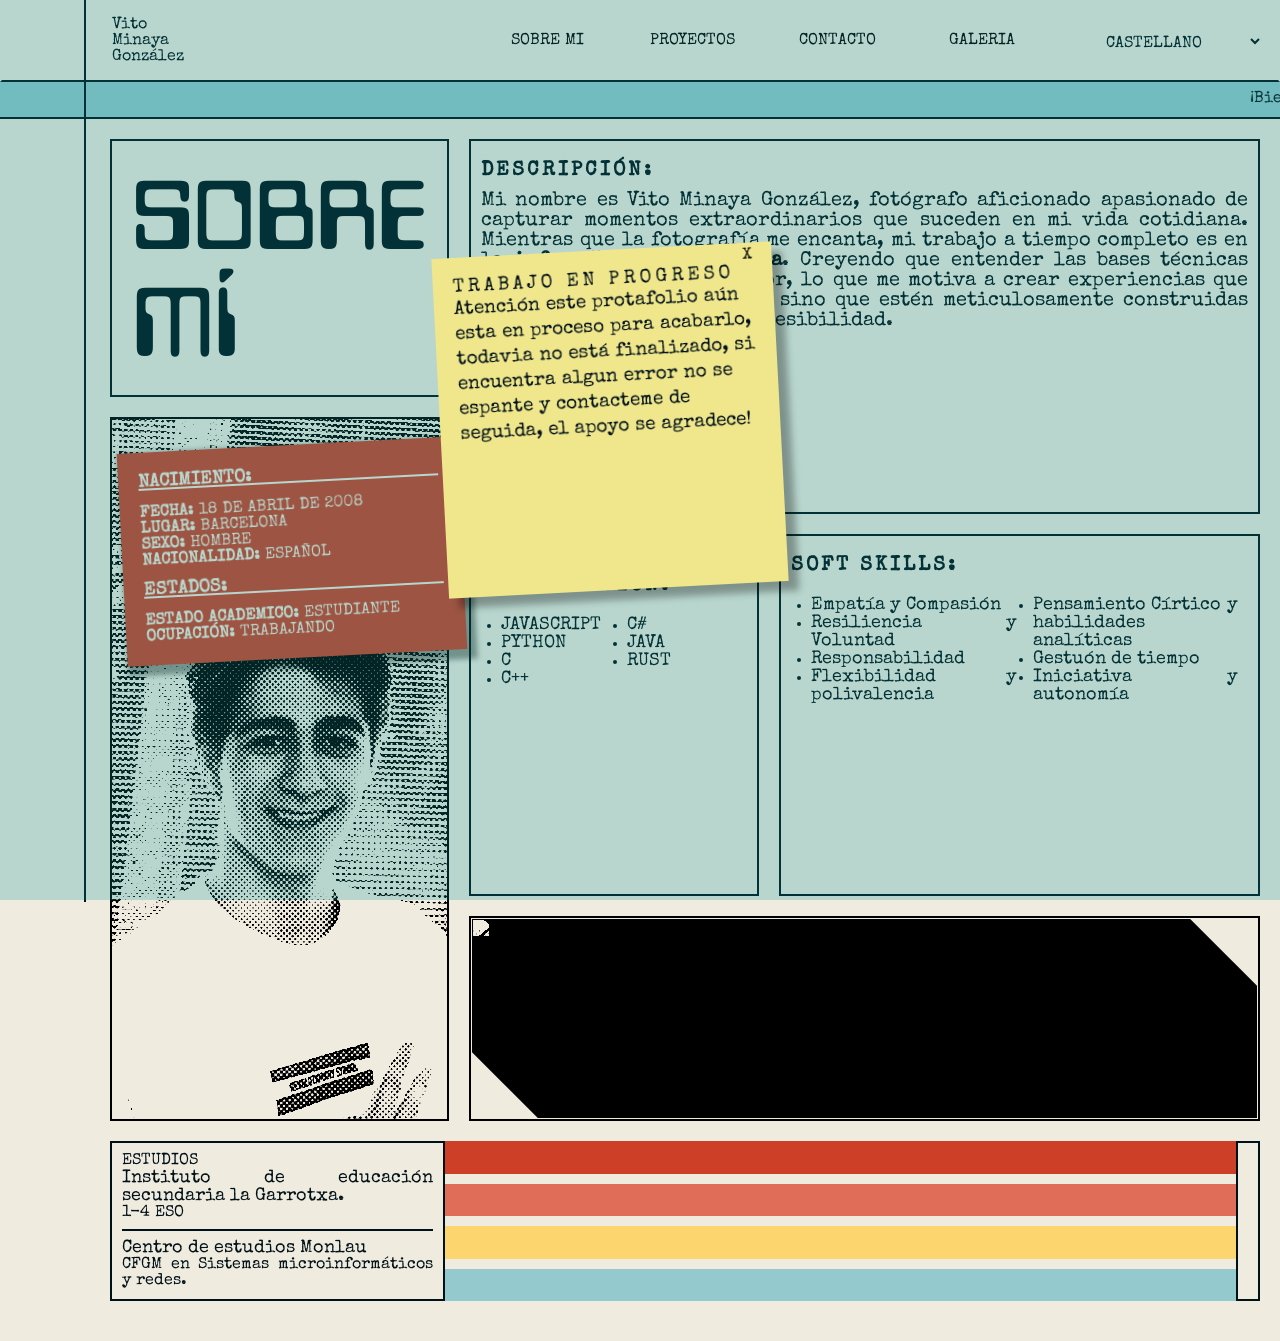
==== index.html @ 0ad8fe51 "3.1.0 Arreglado el menu Burger" ====
<!DOCTYPE html>
<html lang="es">
<head>
    <meta charset="UTF-8">
    <meta name="viewport" content="width=device-width, initial-scale=1.0">
    <title>Vito Minaya González - Sobre mi</title>

    <!-- ARCHIVOS CSS -->
    <link rel="stylesheet" href="./Estilos/Style.css">
    
    <!-- ICONO DE LA PAGINA WEB -->
    <link rel="shortcut icon" href="./Estilos/Icono.png" type="image/x-icon">
    
    <!-- FUENTES DE TEXTO -->
    <link rel="preconnect" href="https://fonts.googleapis.com">
    <link rel="preconnect" href="https://fonts.gstatic.com" crossorigin>
    <link href="https://fonts.googleapis.com/css2?family=Rubik+Vinyl&family=Special+Elite&display=swap" rel="stylesheet">

</head>
<body>
    <!-- PARTE SUPERIOR DE LA PAGINA WEB -->
    <hr class="vl">
    
    <header class="hea">
        <h4 class="hea-h4">Vito Minaya González</h4>
        
        <!-- MENU DE LA PAGINA WEB EN ORDENADOR -->
        <div class="hea-div pc">
            <button onclick="window.open('./index.html', '_self')" class="hea-button"><h4 class="hea-h4">SOBRE MI</h4></button>
            <button onclick="window.open('./proyectos.html', '_self')" class="hea-button"><h4 class="hea-h4">PROYECTOS</h4></button>
            <button onclick="window.open('./contacto.html', '_self')" class="hea-button"><h4 class="hea-h4">CONTACTO</h4></button>
            <button onclick="window.open('./galeria.html', '_self')" class="hea-button"><h4 class="hea-h4">GALERIA</h4></button>
            <select name="IDIOMA" class="hea-select">
                <option value="castellano" class="hea-h4">CASTELLANO</option>
                <option value="english" class="hea-h4">ENGLISH</option>
                <option value="catala" class="hea-h4">CATALÀ</option>
            </select>
        </div>

        <div class="hea-div mv">
            <button class="hea-button mv" id="burger-button" onclick="hamburgesa()"><h4 class="hea-h4">&#9776;</h4></button>    
        </div>
        
        
        <!-- MENU DE LA PAGINA WEB EN EL MOVIL -->
        <div class="hea-div hea-burger" id="burger">
            <button class="hea-burger-button" onclick="window.open('./index.html', '_self')"><h4>SOBRE MI</h4></button>
            <button class="hea-burger-button" onclick="window.open('./proyectos.html', '_self')"><h4>PROYECTOS</h4></button>
            <button class="hea-burger-button" onclick="window.open('./contacto.html', '_self')"><h4>CONTACTO</h4></button>
            <button class="hea-burger-button" onclick="window.open('./galeria.html', '_self')"><h4>GALERIA</h4></button>
            <select class="hea-burger-select" name="IDIOMA">
                <option value="castellano">CASTELLANO</option>
                <option value="english">ENGLISH</option>
                <option value="català">CATALÀ</option>
            </select>
        </div>
    </header>

    <!-- TEXTO EN MOVIMIENTO -->
    <section class="mar">
        <marquee class="mar-text">¡Bienvenido! a mi portafolio electronico, Este es un espacio donde comparto mis proyectos, exploralos cuanto quieras a cualquier duda o interés, puedes contactame</marquee>
    </section>



    <!-- CONTENIDO PRINCIPAL DE LA PAGINA WEB -->
    <div class="con">

        <div class="sh">
            <!-- CONTENIDO SOBRE MI -->
            <div class="sv">
                <div class="con-div sobremi" style="flex-grow: 0;">
                    <h1 class="con-h1">SOBRE MÍ</h1>
                    <div class="sobremi-datos" style="border: none;">
                        <h4 style="margin-top: 4px;">NACIMIENTO:</h4>
                        <p><b>FECHA:</b> 18 DE ABRIL DE 2008</p>
                        <p><b>LUGAR:</b> BARCELONA</p>
                        <p><b>SEXO:</b> HOMBRE</p>
                        <p><b>NACIONALIDAD:</b> ESPAÑOL</p>
                        <H4>ESTADOS:</H4>
                        <p><b>ESTADO ACADEMICO:</b> ESTUDIANTE</p>
                        <p><b>OCUPACIÓN:</b> TRABAJANDO </p>
                    </div>
                </div>
                <div class="con-div halftone" style="padding: 0; width:auto; height: 700px;">
                    <img src="./Imagenes/fotomia.jpg" alt="fotomia">
                </div>
            </div>
            <div class="sv">
                <!-- DESCRIPCIÓN -->
                <div class="con-div">
                    <h2 class="con-h2">DESCRIPCIÓN:</h2>
                    <p style="font-size: 20px;">
    Mi nombre es Vito Minaya González, fotógrafo aficionado apasionado de capturar 
    momentos extraordinarios que suceden en mi vida cotidiana. Mientras que la 
    fotografía me encanta, mi trabajo a tiempo completo es en la <b>informática</b> y la <b>ciencia</b>. 
    Creyendo que entender las bases técnicas lleva a hacer las cosas mejor, lo que me 
    motiva a crear experiencias que no solo se vean atractivas, sino que estén meticulosamente 
    construidas para el rendimiento y la accesibilidad. 
                    </p>
                </div>

                <!-- CONOCIMIENTOS-->
                <div class="sh md">
                    <div class="con-div">
                        <h2 class="con-h2">LENGUAJES DE PROGRAMACIÓN:</h2>
                        <ul class="con-ul">
                            <li><a href="https://es.wikipedia.org/wiki/JavaScript">JAVASCRIPT</a></li>
                            <li><a href="https://www.python.org/">PYTHON</a></li>
                            <li><a href="https://es.wikipedia.org/wiki/C_(lenguaje_de_programaci%C3%B3n)">C</a></li>
                            <li><a href="https://es.wikipedia.org/wiki/C%2B%2B">C++</a></li>
                            <li><a href="https://es.wikipedia.org/wiki/C_Sharp">C#</a></li>
                            <li><a href="https://es.wikipedia.org/wiki/Java_(lenguaje_de_programaci%C3%B3n)">JAVA</a></li>
                            <li><a href="https://es.wikipedia.org/wiki/Rust_(lenguaje_de_programaci%C3%B3n)">RUST</a></li>
                        </ul>
                    </div>
                    <div class="con-div">
                        <h2 class="con-h2">SOFT SKILLS:</h2>
                            <ul class="con-ul">
                                <li><a>Empatía y Compasión</a></li>
                                <li><a>Resiliencia y Voluntad</a></li>
                                <li><a>Responsabilidad</a></li>
                                <li><a>Flexibilidad y polivalencia</a></li>
                                <li><a>Pensamiento Círtico y habilidades analíticas</a></li>
                                <li><a>Gestuón de tiempo</a></li>
                                <li><a>Iniciativa y autonomía</a></li>
                            </ul>
                    </div>
                </div>
                
                <!-- FOTOGRAFIA DE RELLENO -->
                <div class="con-div halftone pc" style="padding: 0; overflow: hidden;">
                    <img src="./Imagenes/DSC00325.JPG">
                </div>
            </div>
        </div>

        <!-- CONTENIDO ESTUDIOS -->
        <div class="sh">
            <div class="con-div">
                <h2>ESTUDIOS</h2>
                <h3><a href="https://inslagarrotxa.cat/">Instituto de educación secundaria la Garrotxa.</a></h3>
                <p>1-4 ESO</p>
                <hr style="border-color: var(--color-secundario); border-style: solid;">
                <h3><a href="https://www.monlau.com/formacio-professional/?lang=ca">Centro de estudios Monlau</a></h3>
                <p>CFGM en Sistemas microinformáticos y redes.</p>
            </div>
            <div class="sv pc" style="margin-left: -20px; margin-right: -20px; padding: 0; gap: 10px; width: 100%; border: none;">
                <div style="height: 100%; border: none; background-color: var(--color-terciario);"></div>
                <div style="height: 100%; border: none; background-color: var(--color-sexto);"></div>
                <div style="height: 100%; border: none; background-color: var(--color-cuaternario)"></div>
                <div style="height: 100%; border: none; background-color: var(--color-quinto)"></div>
            </div>
            <div class="con-div pc">

            </div>
        </div>
    </div>



    <!-- POP UP -->
    <div class="wip-popup-background" id="popupbackground">
    </div>
    <div class="wip-popup" id="popup">
        <button> <p>X</p> </button>
        <h1>TRABAJO EN PROGRESO</h1>
        <p>
    Atención este protafolio aún esta en proceso para acabarlo, todavia no está finalizado, 
    si encuentra algun error no se espante y contacteme de seguida, el apoyo se agradece!
        </p>
    </div>


</body>
    <script src="./Codigos/WIP.js"></script>
    <script src="./Codigos/burger.js"></script>

    
</html>
---- Estilos/Style.css ----
/* EL DOCUMENTO QUE CONTROLA TODO EL CSS DEL DOCUMENTO! NUFSET! */

/* FUENTES DE TEXTO */
@font-face {
    font-family: "Data 70";
    src: url(./Data\ 70\ Regular.otf);
}
.special-elite-regular {
  font-family: "Special Elite", system-ui;
  font-weight: 400;
  font-style: normal;
}
.rubik-vinyl-regular {
  font-family: "Rubik Vinyl", system-ui;
  font-weight: 400;
  font-style: normal;
}

/* LIMPIEZA */
html, body, div, span, applet, object, iframe,
h1, h2, h3, h4, h5, h6, p, blockquote, pre, a,
abbr, acronym, address, big, cite, code, del, dfn,
em, img, ins, kbd, q, s, samp, small, strike, strong,
sub, sup, tt, var, dl, dt, dd, ol, ul, li, fieldset,
form, label,option{
    margin: 0;
    padding: 0;
    border: 0;
    font-size: medium;
    font: inherit;
    vertical-align: baseline;
    font-family: var(--tipografia-texto);
    font-weight: 100;
}

/* Variables del root */
:root{
    --color-primario: #f0ebdf ;
    --color-secundario: #001219;
    --color-terciario: #cd3f27;
    --color-cuaternario: #fdd56f;
    --color-quinto: #94c9cd;
    --color-sexto: #df6d58;

    --tipografia-texto: "Special Elite";
    --tipografia-titulo: "Data 70";

    --padding-left: 80px;
    --border-width: 2px;
}

/* EL CUERPO PRINCIPAL */
body{
    display: flex;
    flex-direction: column;

    margin-bottom: 20px;

    color: var(--color-secundario);

    background-color: var(--color-primario);
    background-size: 40%;
}
.pc{
    display: inline;
}
.md{
    flex-direction: row;
}
.mv{
    display: none;
}
.vl{
    display: inline-block;
    position: fixed;
    margin: 0;

    min-height: 100%;
    left: calc(var(--padding-left) + 4px);

    border: solid calc(var(--border-width) / 2) var(--color-secundario);
}
.sh{
    display: flex;
    flex-direction: row;
    gap: 20px;

    text-align: justify;

    flex-grow: 1;
}
.sv{
    display: flex;
    flex-direction: column;
    gap: 20px;

    text-align: justify;

    flex-grow: 1;
}
.sh-mv{
    display: flex;
    flex-direction: row;
    gap: 20px;

    text-align: justify;

    flex-grow: 1;
}

/* DEFAULTS */
a{
    padding-top: 5px;
    padding-right: 10px;

    font-size: large;

    text-decoration: none;

    background-image: linear-gradient(var(--color-cuaternario),var(--color-cuaternario));
    background-position: 0 100%;
    background-repeat: no-repeat;
    background-size: 0% 100%;

    color: var(--color-secundario);

    transition: 0.3s ease;
}
a:hover, a:focus{
    background-size: 100% 100%;
    font-weight: 900;
}
b{
    font-weight: 900;
}
.def-button{
    margin: 0;
    padding: 0;

    height: auto;
    
    vertical-align: middle;

    background-color: transparent;

    border: none;

    font-family: var(--tipografia-texto);
    font-size: medium;
}

/* HEADER */
.hea{
    display: flex;
    flex-direction: row;

    margin: 0;
    padding: 15px;
    padding-left: calc(var(--padding-left) + 10px);

    height: calc(auto(var(--border-width) * 2));

    align-items: center;

    border-color: transparent transparent var(--color-secundario) transparent;
    border-style: solid;
    border-width: var(--border-width);
}
.hea-div{
    width: 100%;
    height: 40px;

    text-align: right;

    background-color: transparent;

    align-content: center;
}
.hea-h4, .hea-h3, .hea-h2, .hea-h1{
    width: 100px;
    
    margin: 0;
    margin-left: 20px;

    padding-right: 20px;

    font-weight: 100;

    background-image: linear-gradient(var(--color-cuaternario),var(--color-cuaternario));
    background-position: 0 100%;
    background-repeat: no-repeat;
    background-size: 0 100%;
    transition: 0.3s ease;
}
.hea-h4:hover, .hea-h3:hover, .hea-h2:hover, .hea-h1:hover{
    font-weight: 900;    

    background-size: 100% 100%; 
}
.hea-button, .hea-select{
    margin: 0;
    padding: 0;

    height: auto;
    
    vertical-align: middle;

    background-color: transparent;

    border: none;

    font-family: var(--tipografia-texto);
    font-size: medium;    
}
.hea-button-h4, .hea-select{
    margin: 0;
    padding-left: 5vh;
    padding-right: 5vh;
    padding-top: 5px;

    color: var(--color-secundario);

    background-image: linear-gradient(var(--color-cuaternario),var(--color-cuaternario));
    background-position: 0 100%;
    background-repeat: no-repeat;
    background-size: 0% 100%;
    transition: 0.3s ease;    
}
.hea-button-h4:hover, .hea-select:hover, .hea-button-h4:focus, .hea-select:focus{
    background-size: 100% 100%;
    font-weight: 900;
}
.hea-burger{
    --h: calc(100% / 2);

    display: flex;
    flex-direction: column;

    position: fixed;
    padding: 10px;
    margin: 0;
    right: 0;
    
    top: 117px;

    height: auto;
    width: 200px;

    background-color: var(--color-primario);
    border-color: var(--color-secundario);
    border-width: var(--border-width);
    border-style: solid;

    gap: 10px;
    z-index: 20;
}
.hea-burger-button, .hea-burger-select{


    color: var(--color-secundario);

    font-family: var(--tipografia-texto);

    border: none;

    background-color: transparent;

    background-image: linear-gradient(var(--color-cuaternario),var(--color-cuaternario));
    background-position: 0 100%;
    background-repeat: no-repeat;
    background-size: 0% 100%;
    transition: 0.3s ease; 
}
.hea-burger-button:hover, .hea-burger-select:hover, .hea-burger-button:focus, .hea-burger-select:focus{
    background-size: 100% 100%;
    font-weight: 900;
}



/* MARQUEE */
.mar{
    width: 100%;
    height: 35px;

    padding-left: calc(var(--padding-left) + 4px);

    align-content: center;

    text-align: right;
    vertical-align: bottom;

    border-bottom: var(--color-secundario) var(--border-width) solid;
    background-color: var(--color-quinto);
}
.mar-text{
    padding-top: 4px;
}

/* CONTENIDO */
.con{
    padding: 20px;
    padding-left: calc(var(--padding-left) + 30px);

    display: flex;
    flex-direction: column;

    gap: 20px;
}
.con-h1{
    margin: 0;
    padding-top: 60px;
    padding-left: 20px;
    padding-right: 20px;

    text-wrap-mode: nowrap;

    font-family: var(--tipografia-titulo);

    font-size: 8vw;

    padding: 20px;
}
.con-h2{
    margin: 0;
    padding: 0;
    padding-bottom: 10px;
    padding-top: 10px;

    text-wrap-mode: wrap;

    font-size: 20px;

    font-weight: 900;
    letter-spacing: 3px;
}
.con-ul{
    margin: 0;
    padding: 10px;
    padding-left: 20px;

    columns: 2;
    -moz-columns: 2;
}
.con-li{
    padding: 4px;
}
.con-div{
    border-color: var(--color-secundario);
    border-style: solid;
    border-width: var(--border-width);

    padding: 10px;

    width: auto;

    flex-grow: 1;
}

/*SOBRE MI*/
.sobremi{
    margin: 0;
    padding: 0;

    height: auto;
    width: auto;
}
.sobremi hr{
    padding: 0;
    margin: 0;
    color: var(--color-secundario);

    width: 100%;
}
.sobremi-datos{
    padding: 20px;
    position: absolute;
    transform: translate(10px, 50px) rotate(-3deg) scale(1);

    box-shadow: 5px 5px 5px 5px #00000062;

    color: var(--color-primario);
    background-color: var(--color-terciario);

    width: 300px;

    transition: 0.3s;

    z-index: 2;
}
.sobremi-datos h4{
    padding: 0;
    margin: 0;
    margin-bottom: 15px;
    margin-top: 15px;
    line-height: 12px;

    font-weight: 900;
    font-size: large;
    width: 100%;
    border-bottom: var(--border-width) solid var(--color-primario);

}
.sobremi-datos:hover{
    transform: translate(10px, 50px) rotate(0deg) scale(1.1);
    box-shadow: 5px 5px 10px 10px #00000033;
}

/* PROYECTOS */
.proyectos-carta{
    display: flex;
    flex-direction: row;
    width: 49.45%;

}
.proyectos-carta h2{
    font-size: 300%;
}
.proyectos-carta h4{
    margin: 0;
    margin-bottom: 10px;

    font-size: 20px;
    letter-spacing: 4px;

    font-weight: 900;
    text-decoration: underline;
}
.proyectos-carta div{
    flex-grow: 1;
    width: 0;
}
.proyectos-carta > .proyectos-interior{
    display: flex;
    flex-direction: column;

    justify-content: space-between;
}
.proyectos-interior > button{
    padding: 5px;
    
    background-color: transparent;
    border: var(--color-secundario) var(--border-width) solid;

    font-family: var(--tipografia-texto);

    transition: 0.3s;
}
.proyectos-interior > button:hover{
    background-color: var(--color-cuaternario);
    font-weight: 900;
}

/* IMAGENES */
.halftone{
    background: transparent;
    position: relative;
    filter: saturate(0) brightness(0.75) contrast(2500%);
    overflow: hidden;
    transform: translateZ(0);
    mix-blend-mode: multiply;

    transition: 0.7s;
}
.halftone::after{
    content: '';
    position: absolute;
    top: -100%;
    left: -100%;
    right: -100%;
    bottom: -100%;
    background-blend-mode: multiply;
    background: 
        radial-gradient(4px 4px, var(--color-secundario), white);
    background-size: 4px 4px;
    background-position: 0 -3px, -2px 0, 2px 0;
    mix-blend-mode: screen;
    pointer-events: none;
    transform: rotate(45deg);
    z-index: 1;
}
.halftone img{
    width: 100%;
    height: 100%;
    object-fit: cover;
    overflow: hidden;
}
.halftone:hover{
    filter: saturate(1) brightness(0.7) contrast(500%);
    transition: 0.1s;
}

.img-centro{
    transform: translateX(-25%);
}

/* WIP */
.wip-popup-background{
    background-color: #0a94963e;

    position: fixed;

    width: 100%;
    height: 100%;

    z-index: 10;
}
.wip-popup{
    position: fixed;

    left: calc(50% - 200px);
    top: calc(50% - 200px);

    background-color: khaki;
    width: 300px;
    height: 300px;
    padding: 20px;
    box-shadow: 10px 10px 7px #00000051;
    transform: rotate(-3deg);

    transition: 0.4s;

    display: block;
    z-index: 11;
}
.wip-popup h1{
    font-size: larger;
    letter-spacing: 4px;
}
.wip-popup p{
    font-size: larger;
    line-height: 25px;
}
.wip-popup button{
    position: fixed;
    left: 305px;
    top: 0px;

    background-color: #00000000;
    border: none;
}
.wip-popup:hover{
    transform: rotate(0deg) scale(1.05);
    box-shadow: 15px 15px 10px #00000054;
}
.wip-popup:hover button p{
    font-weight: 900;
}

/* CONTACTAME */
input, textarea{
    padding: 5px;
    padding-top: 8px;
    width: 100%;

    background-color: transparent;

    font-family: var(--tipografia-texto);
    font-size: large;

    border: var(--color-secundario) var(--border-width) solid;
}
button[type=submit] {
    padding: 10px;
    background-color: transparent;

    font-family: var(--tipografia-texto);
    font-size: large;

    transition: 0.3s ease; 
}
button[type=submit]:hover{
    font-weight: 900;
}
/* PAGINA MEDIA */
@media only screen and (max-width: 1270px) {
    .md{
        flex-direction: column;
    }    
}


/* PAGINA MOVIL */
@media only screen and (max-width: 900px) {
    :root{
        --padding-left: 0px;
    }
    .mv{
        display: inline;
    }
    .pc{
        display: none;
    }
    .vl{
        margin: 0;
        padding: 0;
        display: none;
    }
    .proyectos-carta{
        width: auto;
    }
    .hea-button-h4{
        padding-left: 0px;
        padding-right: 0px;
    }
    .wip-popup{
        left: calc(50% - 170px);
        top: calc(50% - 200px);
    }
    .con{
        padding: 20px;
        margin: 0;

        width: auto;
    }
    .sh{
        flex-direction: column;
    }
    .sv{
        flex-direction: column;
    }
    .con-h1{
        font-size: 20vw;
    }

    .sobremi{
        display: flex;
        flex-direction: column;

        flex-wrap: wrap;
        height: auto;

        width: 100%;
    }
    .sobremi-datos{
        transform: translate(10px, 120px) rotate(-3deg);
    }

    .sobremi-datos:hover{
        transform: translate(10px, 120px) rotate(0deg) scale(1.1);
        box-shadow: 5px 5px 10px 10px #00000033;
    }
    .hea-burger-button, .hea-burger-select{
        display: flex;
        width: 100%;

        padding: 0;
        margin: 0;
        padding-top: 4px;

        font-size: 20px;
        text-align: start;
    }
}
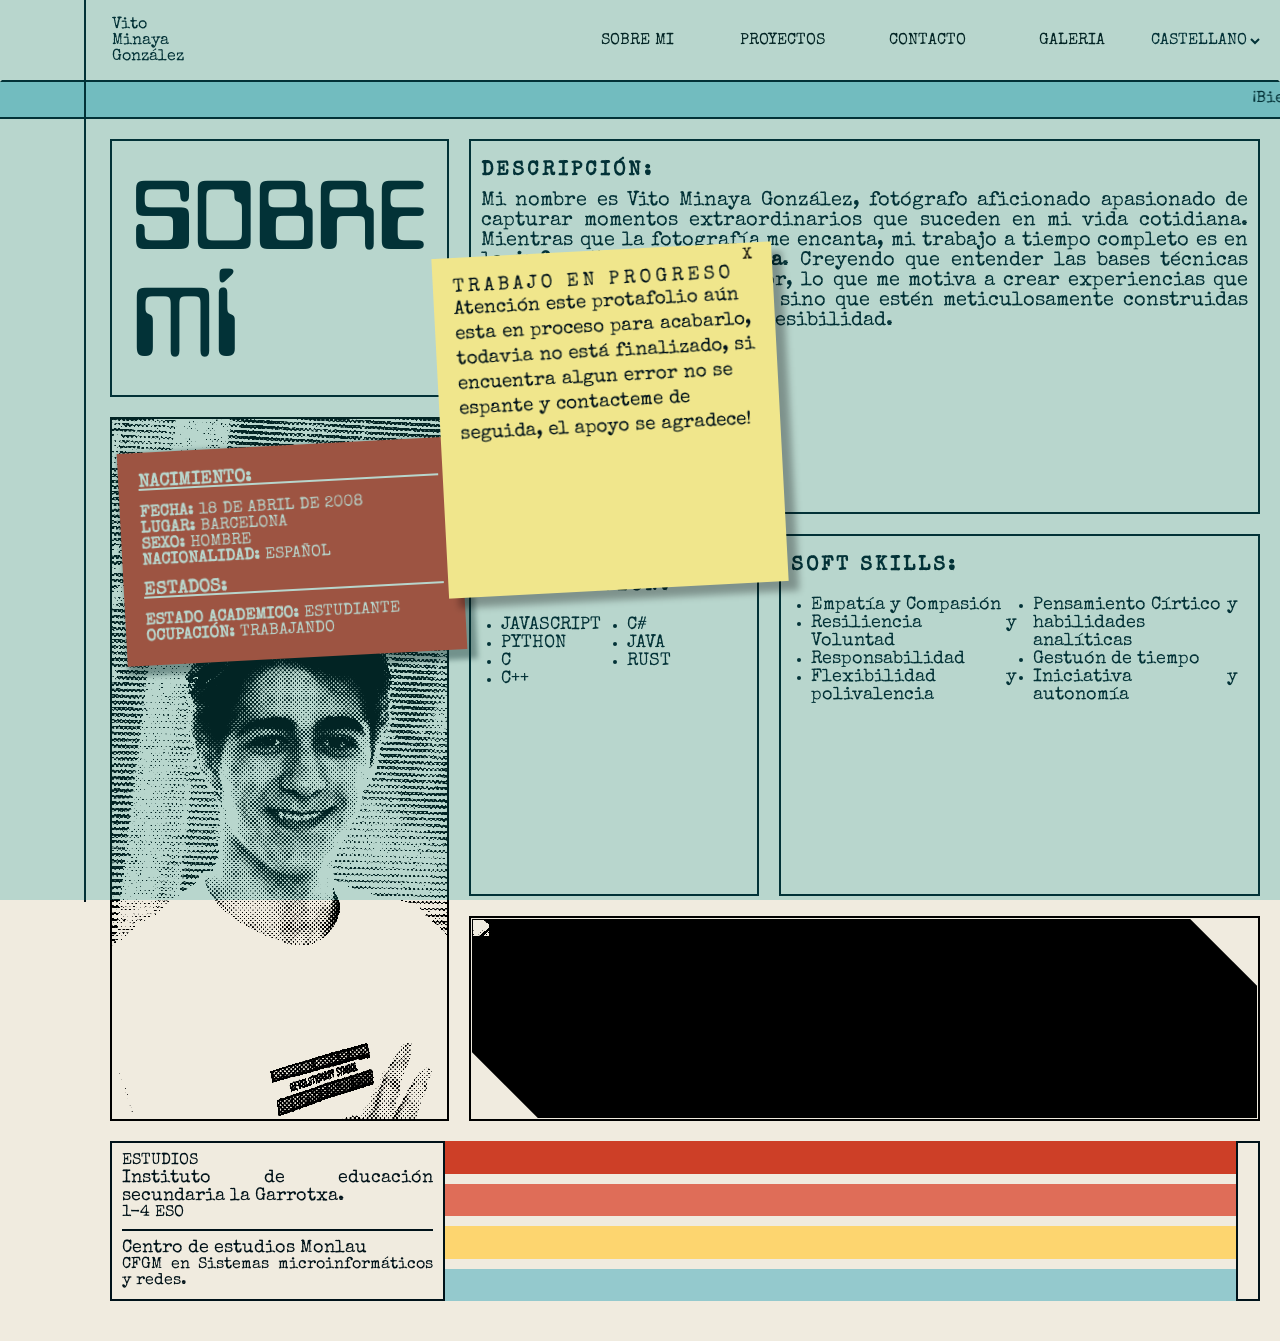
==== commit 1ccd4b32: "4.0.0" ====
--- a/index.html
+++ b/index.html
@@ -175,6 +175,6 @@
 </body>
     <script src="./Codigos/WIP.js"></script>
     <script src="./Codigos/burger.js"></script>
-
+    <script src="./Codigos/mar.js"></script>
     
 </html>
--- a/Estilos/Style.css
+++ b/Estilos/Style.css
@@ -213,10 +213,10 @@
     font-size: medium;    
 }
 .hea-button-h4, .hea-select{
-    margin: 0;
-    padding-left: 5vh;
-    padding-right: 5vh;
-    padding-top: 5px;
+    margin: 0px;
+    padding: 0px;
+
+    width: auto;
 
     color: var(--color-secundario);
 
@@ -410,8 +410,7 @@
 .proyectos-carta{
     display: flex;
     flex-direction: row;
-    width: 49.45%;
-
+    width: 30%;
 }
 .proyectos-carta h2{
     font-size: 300%;
@@ -449,6 +448,23 @@
 .proyectos-interior > button:hover{
     background-color: var(--color-cuaternario);
     font-weight: 900;
+}
+
+/* GALERIA */
+.galeria{
+    padding: 0;
+    margin: 0;
+
+    display: grid;
+    grid-template-columns: repeat(auto-fit,minmax(400px, 1fr));
+    gap: 20px;
+}
+.galeria-carta{
+    display: flex;
+    flex-direction: row;
+    width: auto;
+
+    padding: 0px;
 }
 
 /* IMAGENES */
@@ -460,7 +476,7 @@
     transform: translateZ(0);
     mix-blend-mode: multiply;
 
-    transition: 0.7s;
+    transition: 0.9s;
 }
 .halftone::after{
     content: '';
@@ -471,8 +487,8 @@
     bottom: -100%;
     background-blend-mode: multiply;
     background: 
-        radial-gradient(4px 4px, var(--color-secundario), white);
-    background-size: 4px 4px;
+        radial-gradient(3px 3px, var(--color-secundario), white);
+    background-size: 3px 3px;
     background-position: 0 -3px, -2px 0, 2px 0;
     mix-blend-mode: screen;
     pointer-events: none;
@@ -486,12 +502,12 @@
     overflow: hidden;
 }
 .halftone:hover{
-    filter: saturate(1) brightness(0.7) contrast(500%);
-    transition: 0.1s;
-}
-
-.img-centro{
-    transform: translateX(-25%);
+    filter: saturate(0.65) brightness(0.7) contrast(5);
+    transition: 0.3s;
+    mix-blend-mode: normal;
+}
+.halftone::after:hover{
+    mix-blend-mode: normal;
 }
 
 /* WIP */
@@ -577,6 +593,9 @@
     .md{
         flex-direction: column;
     }    
+    .galeria{
+        grid-template-columns: repeat(auto-fit,minmax(500px,1fr));
+    }
 }
 
 
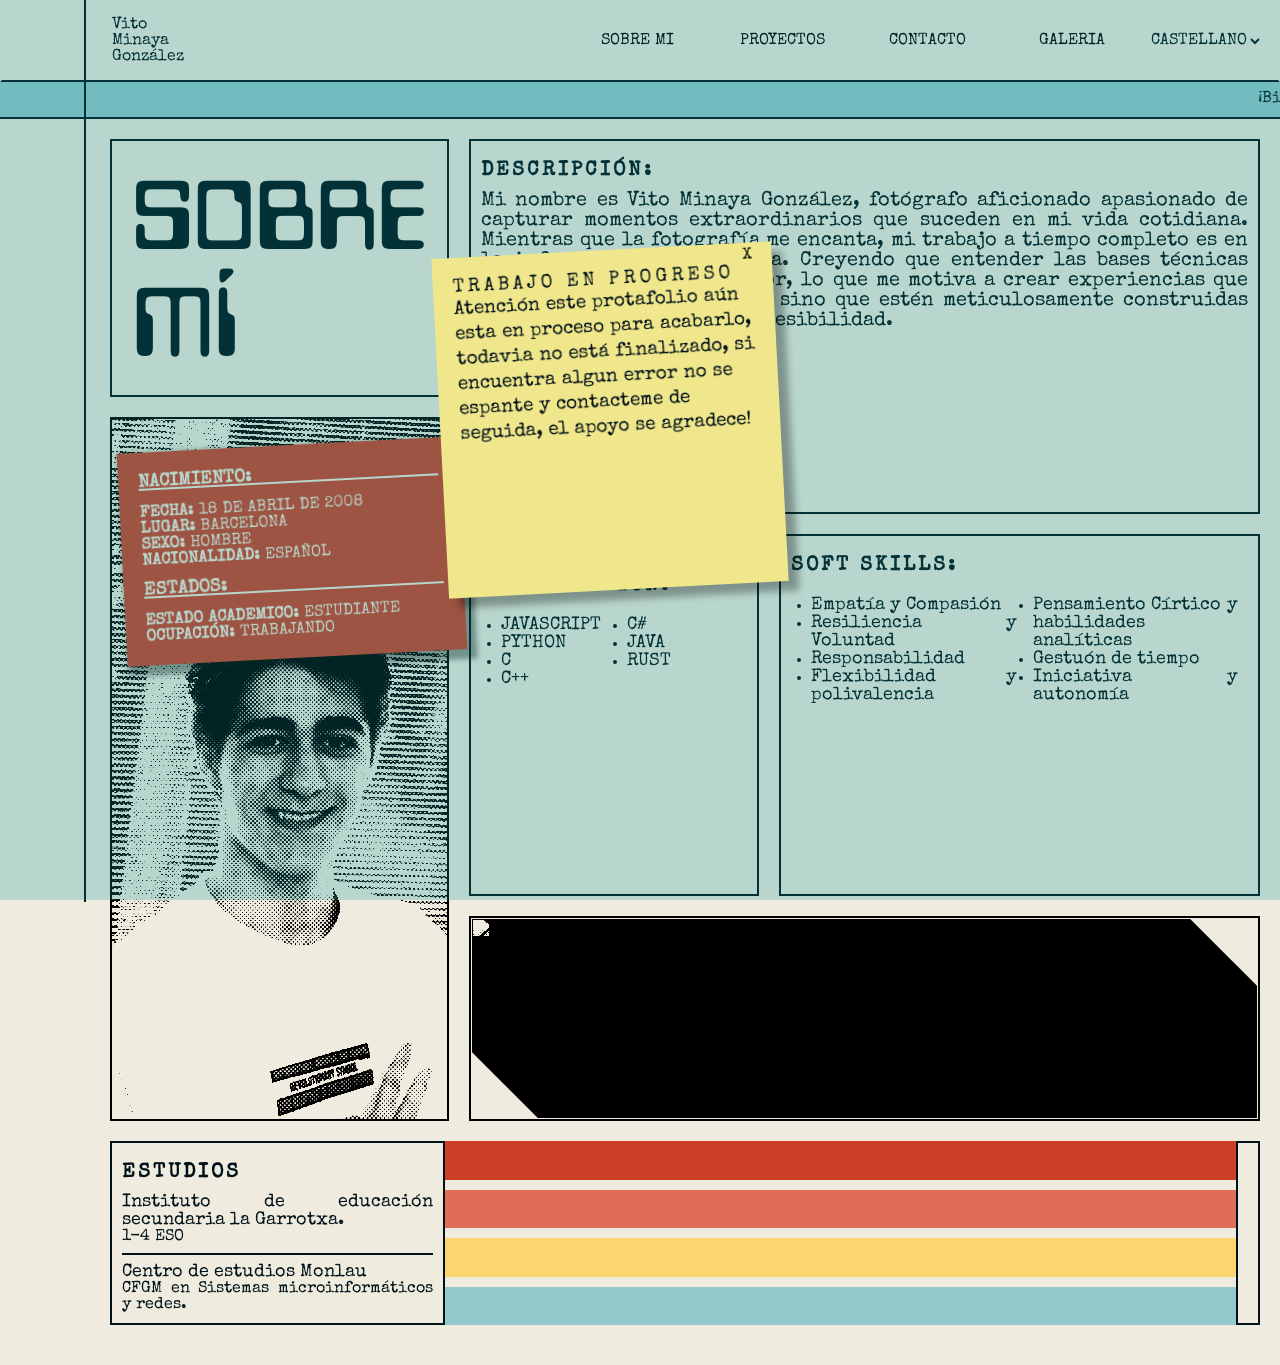
==== commit cd0b50ca: "4.1.0 Añadiendo los idiomas" ====
--- a/index.html
+++ b/index.html
@@ -26,14 +26,14 @@
         
         <!-- MENU DE LA PAGINA WEB EN ORDENADOR -->
         <div class="hea-div pc">
-            <button onclick="window.open('./index.html', '_self')" class="hea-button"><h4 class="hea-h4">SOBRE MI</h4></button>
-            <button onclick="window.open('./proyectos.html', '_self')" class="hea-button"><h4 class="hea-h4">PROYECTOS</h4></button>
-            <button onclick="window.open('./contacto.html', '_self')" class="hea-button"><h4 class="hea-h4">CONTACTO</h4></button>
-            <button onclick="window.open('./galeria.html', '_self')" class="hea-button"><h4 class="hea-h4">GALERIA</h4></button>
-            <select name="IDIOMA" class="hea-select">
-                <option value="castellano" class="hea-h4">CASTELLANO</option>
-                <option value="english" class="hea-h4">ENGLISH</option>
-                <option value="catala" class="hea-h4">CATALÀ</option>
+            <button onclick="window.open('./index.html', '_self')" class="hea-button"><h4 class="hea-h4" id="221">SOBRE MI</h4></button>
+            <button onclick="window.open('./proyectos.html', '_self')" class="hea-button"><h4 class="hea-h4" id="222">PROYECTOS</h4></button>
+            <button onclick="window.open('./contacto.html', '_self')" class="hea-button"><h4 class="hea-h4" id="223">CONTACTO</h4></button>
+            <button onclick="window.open('./galeria.html', '_self')" class="hea-button"><h4 class="hea-h4" id="224">GALERIA</h4></button>
+            <select id="idioma" name="IDIOMA" class="hea-select">
+                <option value="castellano" id="es" class="hea-h4">CASTELLANO</option>
+                <option value="english" id="en" class="hea-h4">ENGLISH</option>
+                <option value="catala" id="ca" class="hea-h4">CATALÀ</option>
             </select>
         </div>
 
@@ -44,21 +44,21 @@
         
         <!-- MENU DE LA PAGINA WEB EN EL MOVIL -->
         <div class="hea-div hea-burger" id="burger">
-            <button class="hea-burger-button" onclick="window.open('./index.html', '_self')"><h4>SOBRE MI</h4></button>
-            <button class="hea-burger-button" onclick="window.open('./proyectos.html', '_self')"><h4>PROYECTOS</h4></button>
-            <button class="hea-burger-button" onclick="window.open('./contacto.html', '_self')"><h4>CONTACTO</h4></button>
-            <button class="hea-burger-button" onclick="window.open('./galeria.html', '_self')"><h4>GALERIA</h4></button>
-            <select class="hea-burger-select" name="IDIOMA">
-                <option value="castellano">CASTELLANO</option>
-                <option value="english">ENGLISH</option>
-                <option value="català">CATALÀ</option>
+            <button class="hea-burger-button" onclick="window.open('./index.html', '_self')" id="225"><h4>SOBRE MI</h4></button>
+            <button class="hea-burger-button" onclick="window.open('./proyectos.html', '_self')" id="226"><h4>PROYECTOS</h4></button>
+            <button class="hea-burger-button" onclick="window.open('./contacto.html', '_self')" id="227"><h4>CONTACTO</h4></button>
+            <button class="hea-burger-button" onclick="window.open('./galeria.html', '_self')" id="228"><h4>GALERIA</h4></button>
+            <select id="idioma" class="hea-burger-select" name="IDIOMA">
+                <option value="castellano" id="es">CASTELLANO</option>
+                <option value="english" id="en">ENGLISH</option>
+                <option value="català" id="ca">CATALÀ</option>
             </select>
         </div>
     </header>
 
     <!-- TEXTO EN MOVIMIENTO -->
     <section class="mar">
-        <marquee class="mar-text">¡Bienvenido! a mi portafolio electronico, Este es un espacio donde comparto mis proyectos, exploralos cuanto quieras a cualquier duda o interés, puedes contactame</marquee>
+        <marquee class="mar-text" id="211">¡Bienvenido! a mi portafolio electrónico. Este es un espacio donde comparto mis proyectos; explóralos cuanto quieras. Ante cualquier duda o interés, puedes contactarme. ¡Sigue siempre adelante!</marquee>
     </section>
 
 
@@ -70,9 +70,9 @@
             <!-- CONTENIDO SOBRE MI -->
             <div class="sv">
                 <div class="con-div sobremi" style="flex-grow: 0;">
-                    <h1 class="con-h1">SOBRE MÍ</h1>
+                    <h1 class="con-h1" id="011">SOBRE MÍ</h1>
                     <div class="sobremi-datos" style="border: none;">
-                        <h4 style="margin-top: 4px;">NACIMIENTO:</h4>
+                        <h4 style="margin-top: 4px;" >NACIMIENTO:</h4>
                         <p><b>FECHA:</b> 18 DE ABRIL DE 2008</p>
                         <p><b>LUGAR:</b> BARCELONA</p>
                         <p><b>SEXO:</b> HOMBRE</p>
@@ -89,11 +89,11 @@
             <div class="sv">
                 <!-- DESCRIPCIÓN -->
                 <div class="con-div">
-                    <h2 class="con-h2">DESCRIPCIÓN:</h2>
-                    <p style="font-size: 20px;">
+                    <h2 class="con-h2" id="021">DESCRIPCIÓN:</h2>
+                    <p style="font-size: 20px;" id="111">
     Mi nombre es Vito Minaya González, fotógrafo aficionado apasionado de capturar 
     momentos extraordinarios que suceden en mi vida cotidiana. Mientras que la 
-    fotografía me encanta, mi trabajo a tiempo completo es en la <b>informática</b> y la <b>ciencia</b>. 
+    fotografía me encanta, mi trabajo a tiempo completo es en la informática y la ciencia. 
     Creyendo que entender las bases técnicas lleva a hacer las cosas mejor, lo que me 
     motiva a crear experiencias que no solo se vean atractivas, sino que estén meticulosamente 
     construidas para el rendimiento y la accesibilidad. 
@@ -103,7 +103,7 @@
                 <!-- CONOCIMIENTOS-->
                 <div class="sh md">
                     <div class="con-div">
-                        <h2 class="con-h2">LENGUAJES DE PROGRAMACIÓN:</h2>
+                        <h2 class="con-h2" id="022">LENGUAJES DE PROGRAMACIÓN:</h2>
                         <ul class="con-ul">
                             <li><a href="https://es.wikipedia.org/wiki/JavaScript">JAVASCRIPT</a></li>
                             <li><a href="https://www.python.org/">PYTHON</a></li>
@@ -115,15 +115,15 @@
                         </ul>
                     </div>
                     <div class="con-div">
-                        <h2 class="con-h2">SOFT SKILLS:</h2>
+                        <h2 class="con-h2" id="023">SOFT SKILLS:</h2>
                             <ul class="con-ul">
-                                <li><a>Empatía y Compasión</a></li>
-                                <li><a>Resiliencia y Voluntad</a></li>
-                                <li><a>Responsabilidad</a></li>
-                                <li><a>Flexibilidad y polivalencia</a></li>
-                                <li><a>Pensamiento Círtico y habilidades analíticas</a></li>
-                                <li><a>Gestuón de tiempo</a></li>
-                                <li><a>Iniciativa y autonomía</a></li>
+                                <li><a id="121">Empatía y Compasión</a></li>
+                                <li><a id="122">Resiliencia y Voluntad</a></li>
+                                <li><a id="123">Responsabilidad</a></li>
+                                <li><a id="124">Flexibilidad y polivalencia</a></li>
+                                <li><a id="125">Pensamiento Círtico y habilidades analíticas</a></li>
+                                <li><a id="126">Gestuón de tiempo</a></li>
+                                <li><a id="127">Iniciativa y autonomía</a></li>
                             </ul>
                     </div>
                 </div>
@@ -138,12 +138,12 @@
         <!-- CONTENIDO ESTUDIOS -->
         <div class="sh">
             <div class="con-div">
-                <h2>ESTUDIOS</h2>
-                <h3><a href="https://inslagarrotxa.cat/">Instituto de educación secundaria la Garrotxa.</a></h3>
+                <h2 id="024" class="con-h2">ESTUDIOS</h2>
+                <h3><a href="https://inslagarrotxa.cat/" id="128">Instituto de educación secundaria la Garrotxa.</a></h3>
                 <p>1-4 ESO</p>
                 <hr style="border-color: var(--color-secundario); border-style: solid;">
-                <h3><a href="https://www.monlau.com/formacio-professional/?lang=ca">Centro de estudios Monlau</a></h3>
-                <p>CFGM en Sistemas microinformáticos y redes.</p>
+                <h3><a href="https://www.monlau.com/formacio-professional/?lang=ca" id="129">Centro de estudios Monlau</a></h3>
+                <p id="112">CFGM en Sistemas microinformáticos y redes.</p>
             </div>
             <div class="sv pc" style="margin-left: -20px; margin-right: -20px; padding: 0; gap: 10px; width: 100%; border: none;">
                 <div style="height: 100%; border: none; background-color: var(--color-terciario);"></div>
@@ -176,5 +176,6 @@
     <script src="./Codigos/WIP.js"></script>
     <script src="./Codigos/burger.js"></script>
     <script src="./Codigos/mar.js"></script>
+    <script src="./Codigos/idiomas.js"></script>
     
 </html>
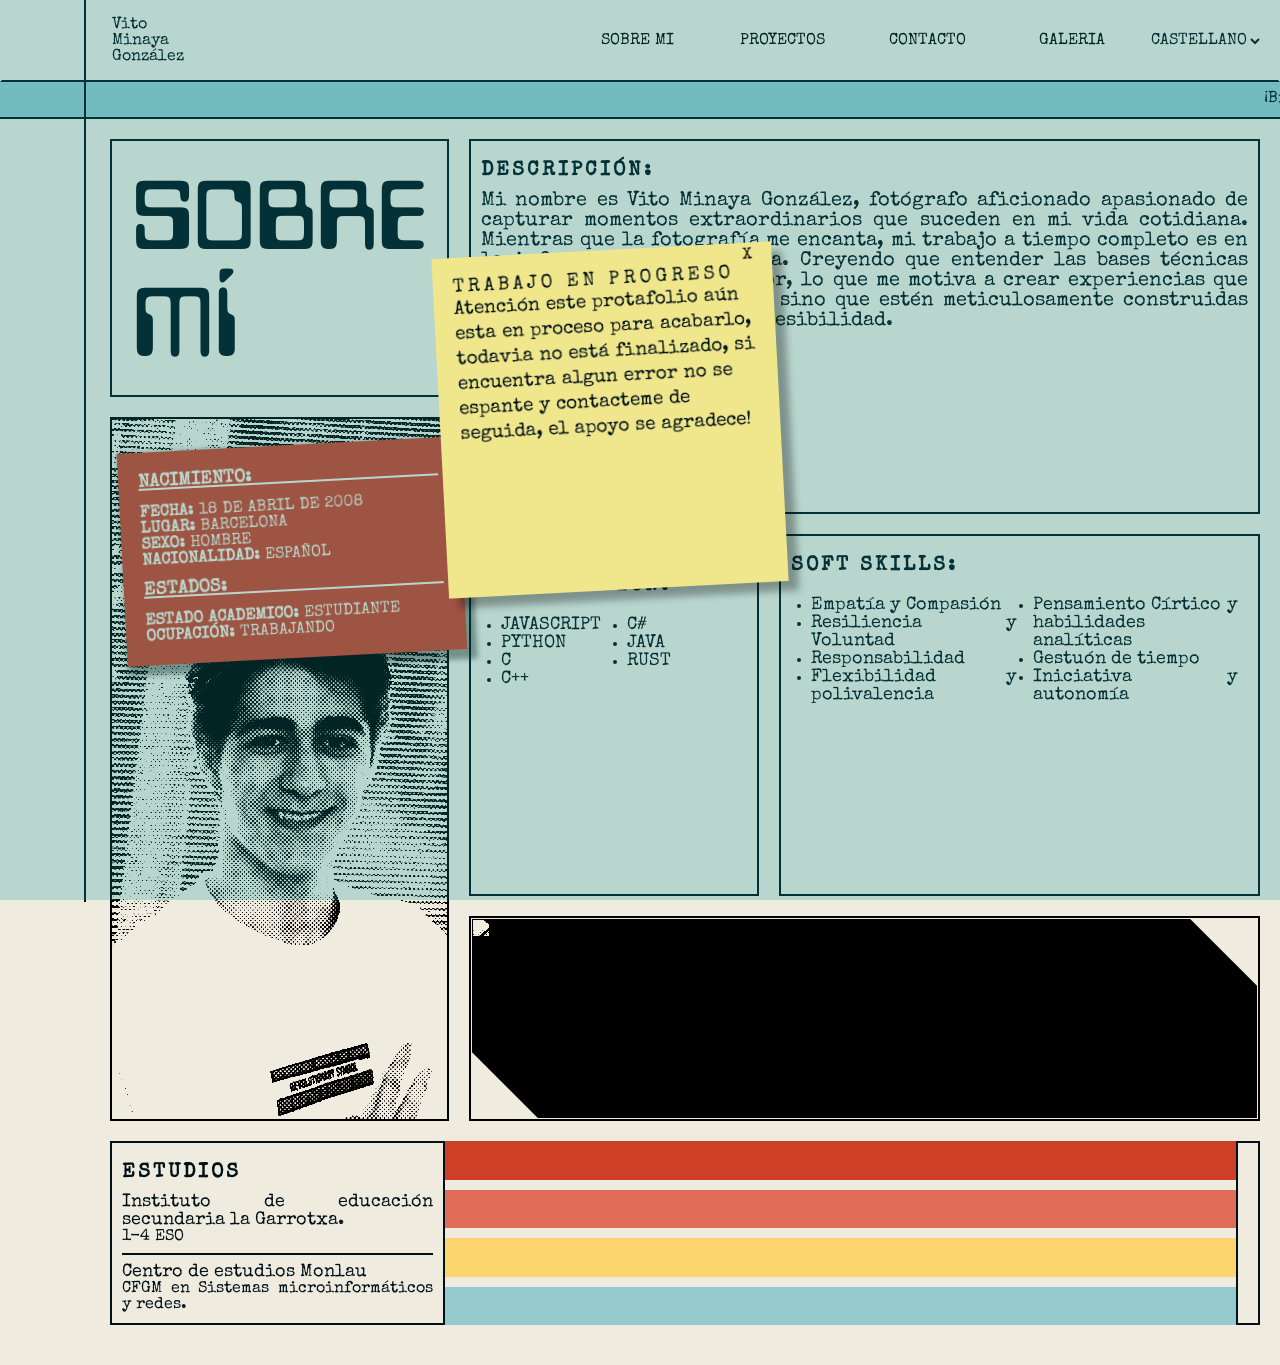
==== commit 927074b7: "4.1.1 IDIOMAS COMPLETAMENTE AÑADIDOS AL SOBREMI" ====
--- a/index.html
+++ b/index.html
@@ -72,14 +72,18 @@
                 <div class="con-div sobremi" style="flex-grow: 0;">
                     <h1 class="con-h1" id="011">SOBRE MÍ</h1>
                     <div class="sobremi-datos" style="border: none;">
-                        <h4 style="margin-top: 4px;" >NACIMIENTO:</h4>
-                        <p><b>FECHA:</b> 18 DE ABRIL DE 2008</p>
-                        <p><b>LUGAR:</b> BARCELONA</p>
-                        <p><b>SEXO:</b> HOMBRE</p>
-                        <p><b>NACIONALIDAD:</b> ESPAÑOL</p>
-                        <H4>ESTADOS:</H4>
-                        <p><b>ESTADO ACADEMICO:</b> ESTUDIANTE</p>
-                        <p><b>OCUPACIÓN:</b> TRABAJANDO </p>
+                        <h4 style="margin-top: 4px;" id="041">NACIMIENTO:</h4>
+                        <b id="131">FECHA:</b><span id="141"> 18 DE ABRIL DE 2008</span>
+                        <br>
+                        <b id="132">LUGAR:</b><span id="142"> BARCELONA</span>
+                        <br>
+                        <b id="133">SEXO:</b><span id="143"> HOMBRE</span>
+                        <br>
+                        <b id="134">NACIONALIDAD:</b><span id="144"> ESPAÑOL</span>
+                        <H4 id="042">ESTADOS:</H4>
+                        <b id="135">ESTADO ACADEMICO:</b><span id="145"> ESTUDIANTE</span>
+                        <br>
+                        <b id="136">OCUPACIÓN:</b><span id="146"> TRABAJANDO </span>
                     </div>
                 </div>
                 <div class="con-div halftone" style="padding: 0; width:auto; height: 700px;">
--- a/Estilos/Style.css
+++ b/Estilos/Style.css
@@ -133,6 +133,7 @@
 b{
     font-weight: 900;
 }
+
 .def-button{
     margin: 0;
     padding: 0;
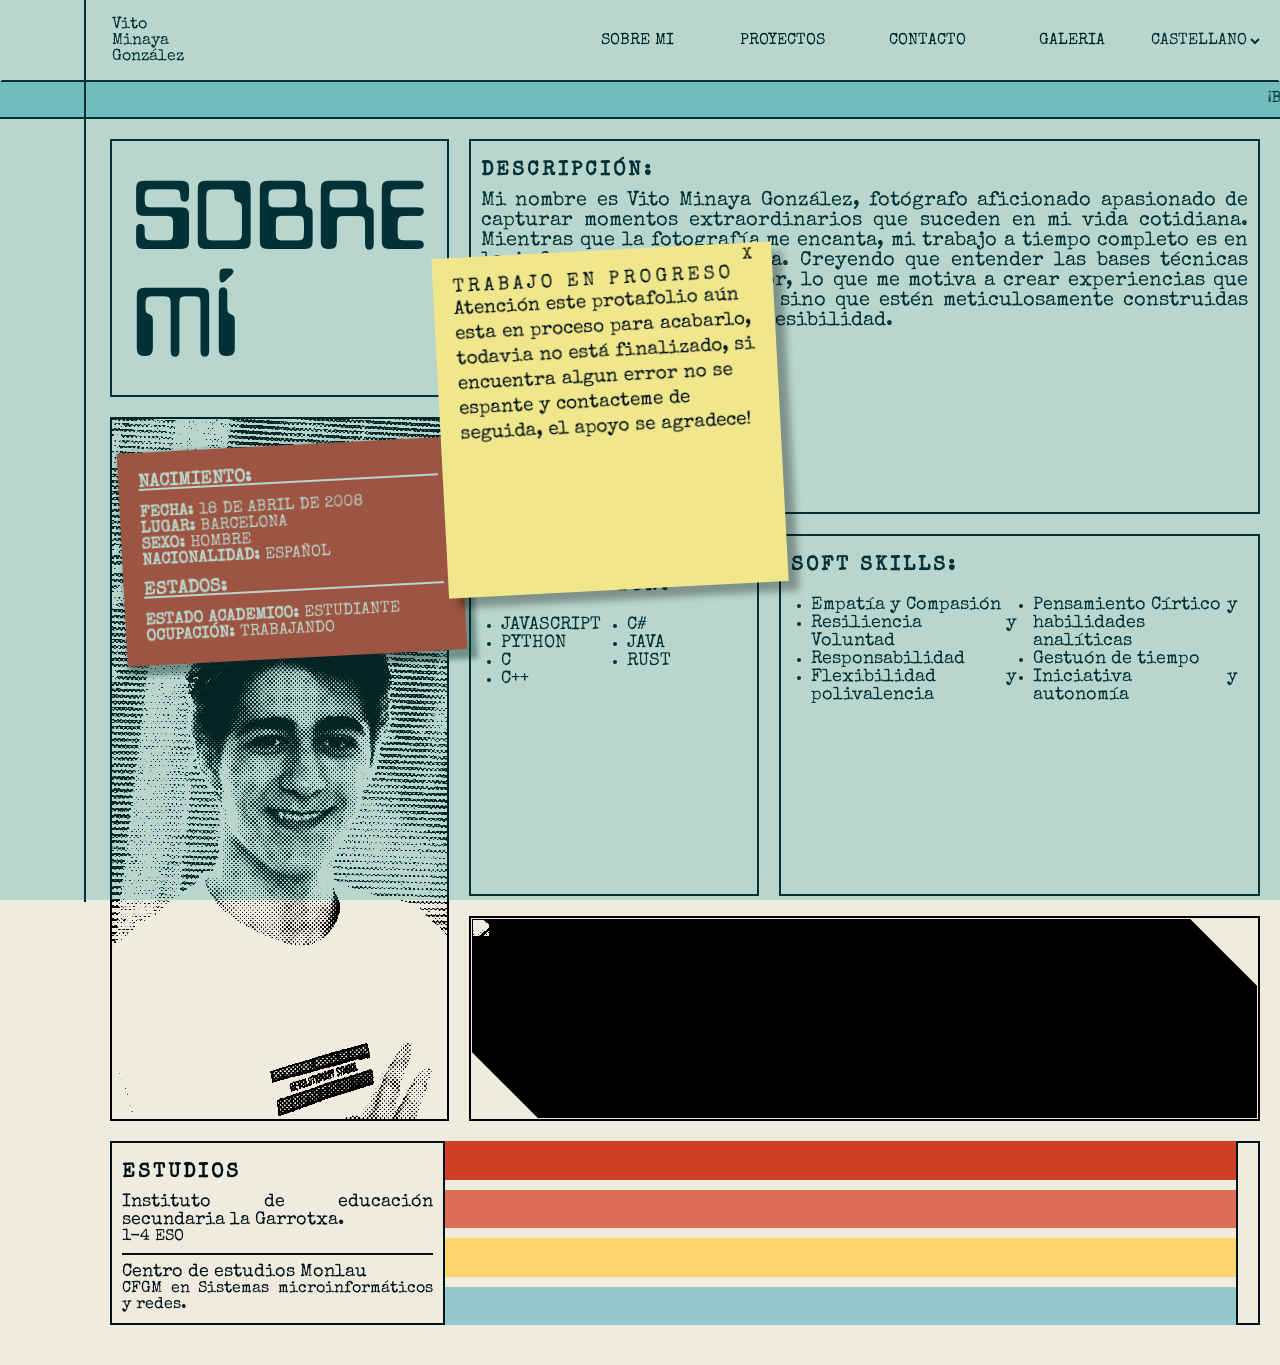
==== commit d421baf8: "4.1.4" ====
--- a/index.html
+++ b/index.html
@@ -25,7 +25,7 @@
         <h4 class="hea-h4">Vito Minaya González</h4>
         
         <!-- MENU DE LA PAGINA WEB EN ORDENADOR -->
-        <div class="hea-div pc">
+        <div class="hea-div">
             <button onclick="window.open('./index.html', '_self')" class="hea-button"><h4 class="hea-h4" id="221">SOBRE MI</h4></button>
             <button onclick="window.open('./proyectos.html', '_self')" class="hea-button"><h4 class="hea-h4" id="222">PROYECTOS</h4></button>
             <button onclick="window.open('./contacto.html', '_self')" class="hea-button"><h4 class="hea-h4" id="223">CONTACTO</h4></button>
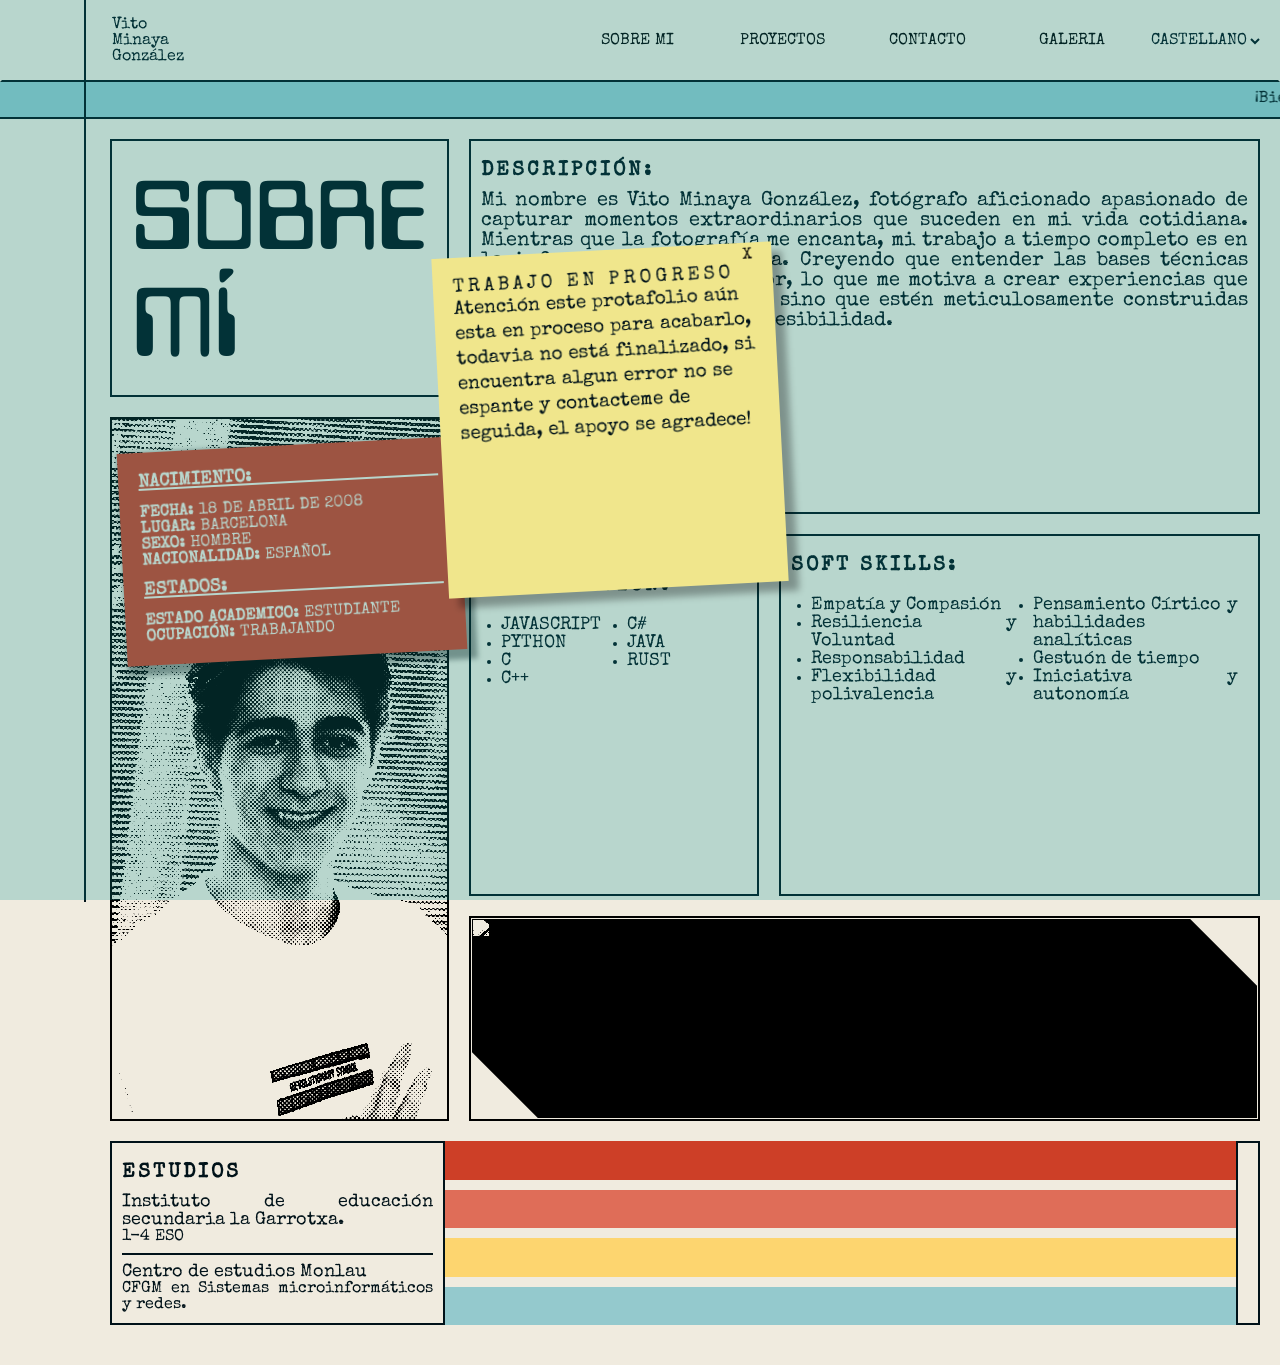
==== commit 147b67e5: "4.1.6 Idiomas casi añadidos en todo! menos en proyectos" ====
--- a/index.html
+++ b/index.html
@@ -180,6 +180,6 @@
     <script src="./Codigos/WIP.js"></script>
     <script src="./Codigos/burger.js"></script>
     <script src="./Codigos/mar.js"></script>
-    <script src="./Codigos/idiomas.js"></script>
+    <script src="./Codigos/Idiomas/Index.js"></script>
     
 </html>
--- a/Estilos/Style.css
+++ b/Estilos/Style.css
@@ -60,6 +60,7 @@
 
     background-color: var(--color-primario);
     background-size: 40%;
+    overflow-x: hidden;
 }
 .pc{
     display: inline;
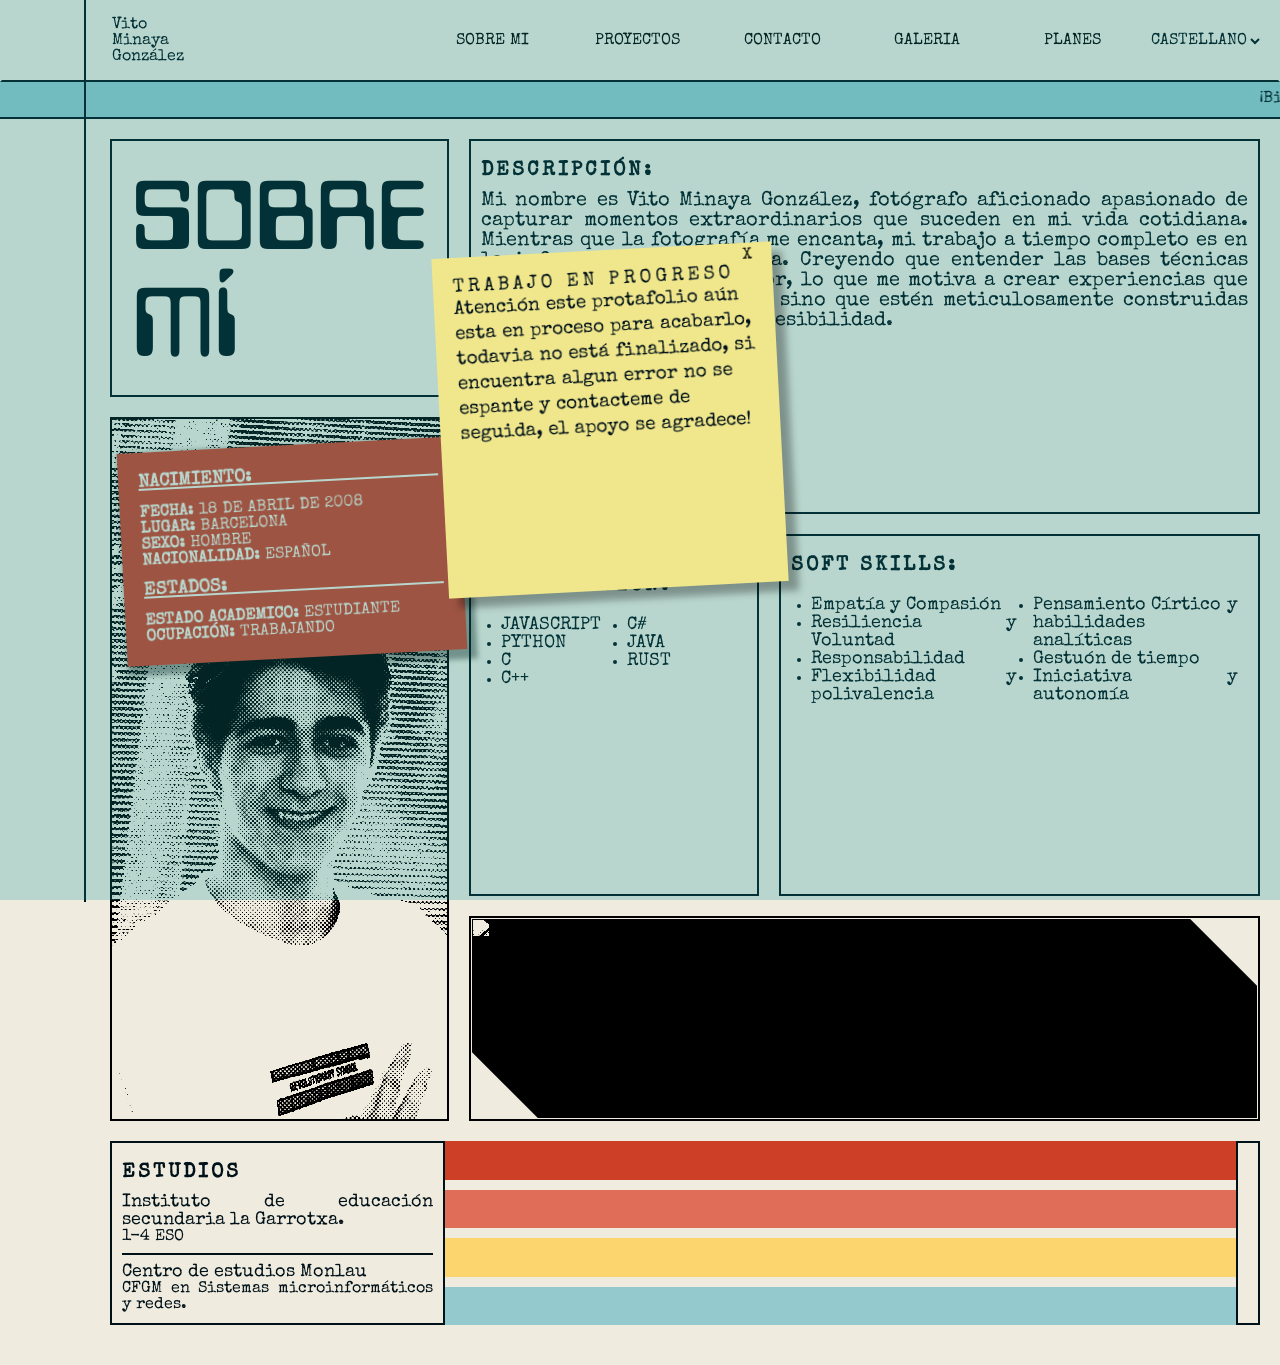
==== commit 1c128b5d: "4.2.5" ====
--- a/index.html
+++ b/index.html
@@ -30,6 +30,7 @@
             <button onclick="window.open('./proyectos.html', '_self')" class="hea-button"><h4 class="hea-h4" id="222">PROYECTOS</h4></button>
             <button onclick="window.open('./contacto.html', '_self')" class="hea-button"><h4 class="hea-h4" id="223">CONTACTO</h4></button>
             <button onclick="window.open('./galeria.html', '_self')" class="hea-button"><h4 class="hea-h4" id="224">GALERIA</h4></button>
+            <button onclick="window.open('./planes.html', '_self')" class="hea-button"><h4 class="hea-h4" id="225">PLANES</h4></button>
             <select id="idioma" name="IDIOMA" class="hea-select">
                 <option value="castellano" id="es" class="hea-h4">CASTELLANO</option>
                 <option value="english" id="en" class="hea-h4">ENGLISH</option>
@@ -44,10 +45,11 @@
         
         <!-- MENU DE LA PAGINA WEB EN EL MOVIL -->
         <div class="hea-div hea-burger" id="burger">
-            <button class="hea-burger-button" onclick="window.open('./index.html', '_self')" id="225"><h4>SOBRE MI</h4></button>
-            <button class="hea-burger-button" onclick="window.open('./proyectos.html', '_self')" id="226"><h4>PROYECTOS</h4></button>
-            <button class="hea-burger-button" onclick="window.open('./contacto.html', '_self')" id="227"><h4>CONTACTO</h4></button>
-            <button class="hea-burger-button" onclick="window.open('./galeria.html', '_self')" id="228"><h4>GALERIA</h4></button>
+            <button class="hea-burger-button" onclick="window.open('./index.html', '_self')" id="226"><h4>SOBRE MI</h4></button>
+            <button class="hea-burger-button" onclick="window.open('./proyectos.html', '_self')" id="227"><h4>PROYECTOS</h4></button>
+            <button class="hea-burger-button" onclick="window.open('./contacto.html', '_self')" id="228"><h4>CONTACTO</h4></button>
+            <button class="hea-burger-button" onclick="window.open('./galeria.html', '_self')" id="229"><h4>GALERIA</h4></button>
+            <button onclick="window.open('./planes.html', '_self')" class="hea-button"><h4 class="hea-h4" id="2210">PLANES</h4></button>
             <select id="idioma" class="hea-burger-select" name="IDIOMA">
                 <option value="castellano" id="es">CASTELLANO</option>
                 <option value="english" id="en">ENGLISH</option>
--- a/Estilos/Style.css
+++ b/Estilos/Style.css
@@ -409,10 +409,20 @@
 }
 
 /* PROYECTOS */
+.proyectos-sh{
+    display: flex;
+    flex-direction: row;
+    gap: 20px;
+
+    text-align: justify;
+
+    flex-grow: 1;
+    
+}
+
 .proyectos-carta{
     display: flex;
     flex-direction: row;
-    width: 30%;
 }
 .proyectos-carta h2{
     font-size: 300%;
@@ -598,6 +608,13 @@
     .galeria{
         grid-template-columns: repeat(auto-fit,minmax(500px,1fr));
     }
+
+}
+
+@media only screen and (max-width: 1100px) {
+    .proyectos-sh{
+        flex-direction: column;
+    }
 }
 
 
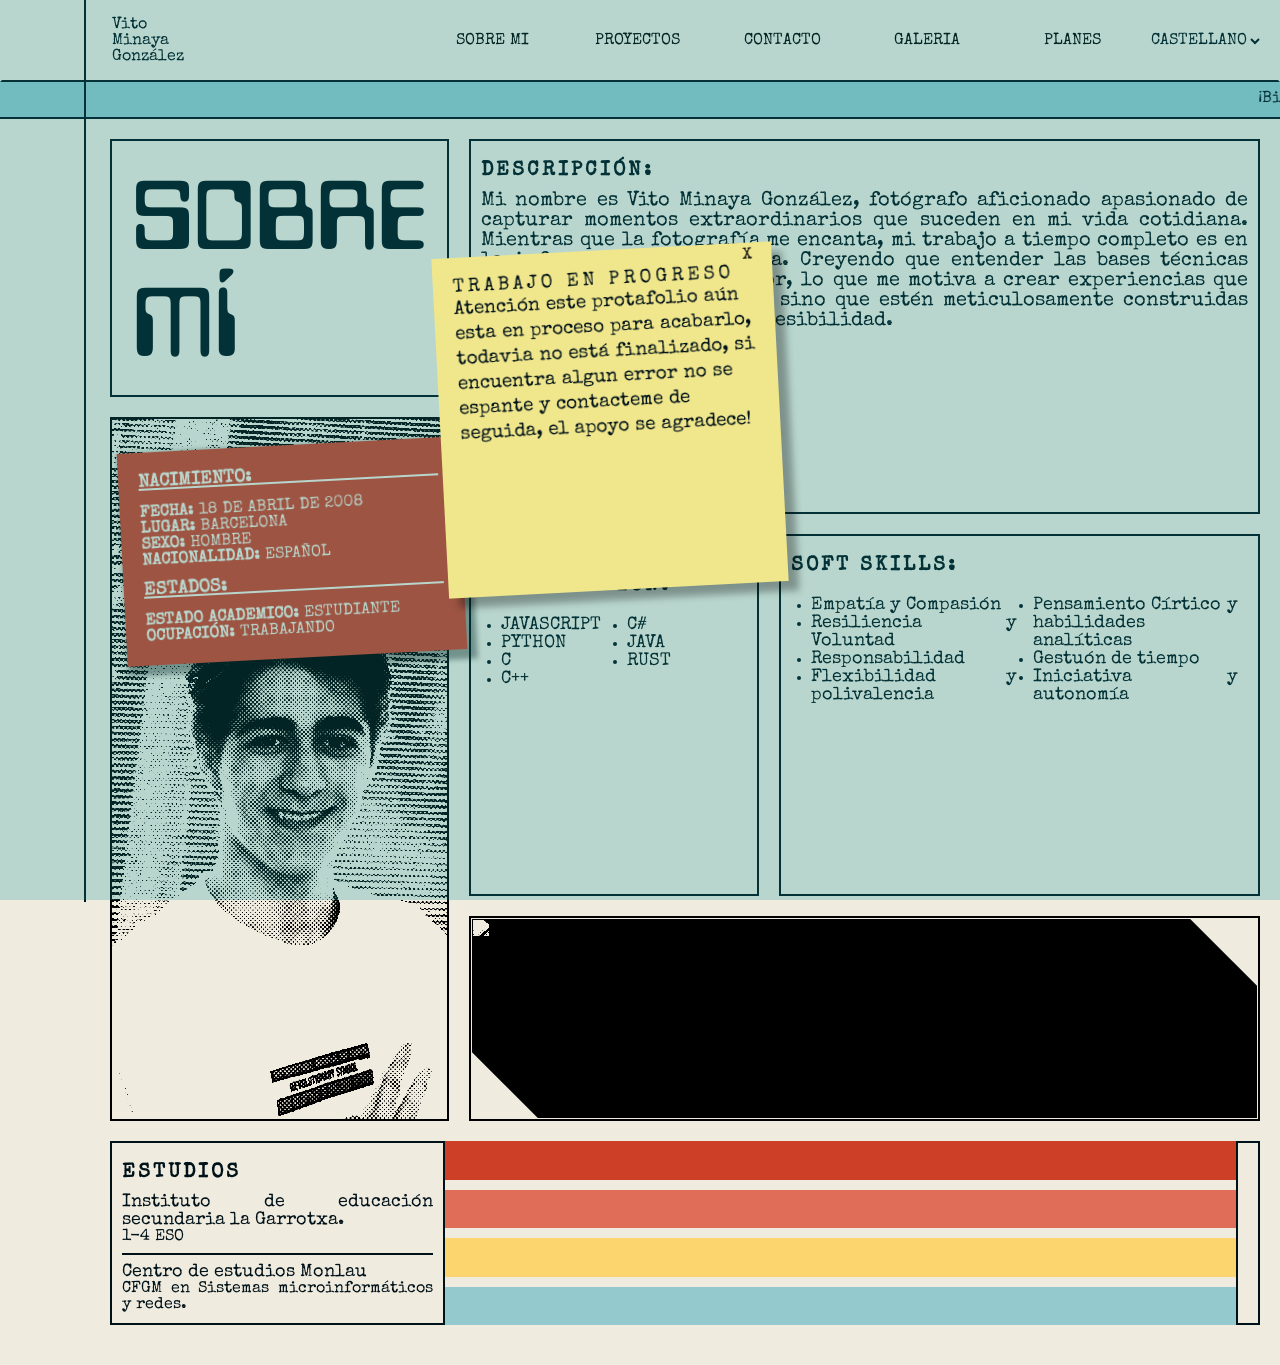
==== commit a06df737: "4.2.6" ====
--- a/index.html
+++ b/index.html
@@ -20,43 +20,6 @@
 <body>
     <!-- PARTE SUPERIOR DE LA PAGINA WEB -->
     <hr class="vl">
-    
-    <header class="hea">
-        <h4 class="hea-h4">Vito Minaya González</h4>
-        
-        <!-- MENU DE LA PAGINA WEB EN ORDENADOR -->
-        <div class="hea-div">
-            <button onclick="window.open('./index.html', '_self')" class="hea-button"><h4 class="hea-h4" id="221">SOBRE MI</h4></button>
-            <button onclick="window.open('./proyectos.html', '_self')" class="hea-button"><h4 class="hea-h4" id="222">PROYECTOS</h4></button>
-            <button onclick="window.open('./contacto.html', '_self')" class="hea-button"><h4 class="hea-h4" id="223">CONTACTO</h4></button>
-            <button onclick="window.open('./galeria.html', '_self')" class="hea-button"><h4 class="hea-h4" id="224">GALERIA</h4></button>
-            <button onclick="window.open('./planes.html', '_self')" class="hea-button"><h4 class="hea-h4" id="225">PLANES</h4></button>
-            <select id="idioma" name="IDIOMA" class="hea-select">
-                <option value="castellano" id="es" class="hea-h4">CASTELLANO</option>
-                <option value="english" id="en" class="hea-h4">ENGLISH</option>
-                <option value="catala" id="ca" class="hea-h4">CATALÀ</option>
-            </select>
-        </div>
-
-        <div class="hea-div mv">
-            <button class="hea-button mv" id="burger-button" onclick="hamburgesa()"><h4 class="hea-h4">&#9776;</h4></button>    
-        </div>
-        
-        
-        <!-- MENU DE LA PAGINA WEB EN EL MOVIL -->
-        <div class="hea-div hea-burger" id="burger">
-            <button class="hea-burger-button" onclick="window.open('./index.html', '_self')" id="226"><h4>SOBRE MI</h4></button>
-            <button class="hea-burger-button" onclick="window.open('./proyectos.html', '_self')" id="227"><h4>PROYECTOS</h4></button>
-            <button class="hea-burger-button" onclick="window.open('./contacto.html', '_self')" id="228"><h4>CONTACTO</h4></button>
-            <button class="hea-burger-button" onclick="window.open('./galeria.html', '_self')" id="229"><h4>GALERIA</h4></button>
-            <button onclick="window.open('./planes.html', '_self')" class="hea-button"><h4 class="hea-h4" id="2210">PLANES</h4></button>
-            <select id="idioma" class="hea-burger-select" name="IDIOMA">
-                <option value="castellano" id="es">CASTELLANO</option>
-                <option value="english" id="en">ENGLISH</option>
-                <option value="català" id="ca">CATALÀ</option>
-            </select>
-        </div>
-    </header>
 
     <!-- TEXTO EN MOVIMIENTO -->
     <section class="mar">
@@ -179,6 +142,7 @@
 
 
 </body>
+    <script src="./Codigos/Topbarmanager.js"></script>
     <script src="./Codigos/WIP.js"></script>
     <script src="./Codigos/burger.js"></script>
     <script src="./Codigos/mar.js"></script>
--- a/Estilos/Style.css
+++ b/Estilos/Style.css
@@ -70,6 +70,15 @@
 }
 .mv{
     display: none;
+
+    width: 100%;
+    height: 40px;
+
+    text-align: right;
+
+    background-color: transparent;
+
+    align-content: center;
 }
 .vl{
     display: inline-block;
@@ -600,6 +609,12 @@
 button[type=submit]:hover{
     font-weight: 900;
 }
+#burger{
+    display: none;
+}
+#pc{
+    display: block;
+}
 /* PAGINA MEDIA */
 @media only screen and (max-width: 1270px) {
     .md{
@@ -624,9 +639,10 @@
         --padding-left: 0px;
     }
     .mv{
-        display: inline;
-    }
-    .pc{
+        justify-content: end;
+        display: block;
+    }
+    .pc, #pc{
         display: none;
     }
     .vl{
@@ -678,15 +694,19 @@
         transform: translate(10px, 120px) rotate(0deg) scale(1.1);
         box-shadow: 5px 5px 10px 10px #00000033;
     }
-    .hea-burger-button, .hea-burger-select{
-        display: flex;
-        width: 100%;
+    .hea-burger-button, .hea-burger-select, #burger{
+        box-sizing: border-box;
+        display: block;
+        width: 90%;
+        gap: 0px;
 
         padding: 0;
         margin: 0;
+        padding-left: 4px;
         padding-top: 4px;
+        padding-bottom: 4px;
 
         font-size: 20px;
-        text-align: start;
+        text-align: end;
     }
 }
